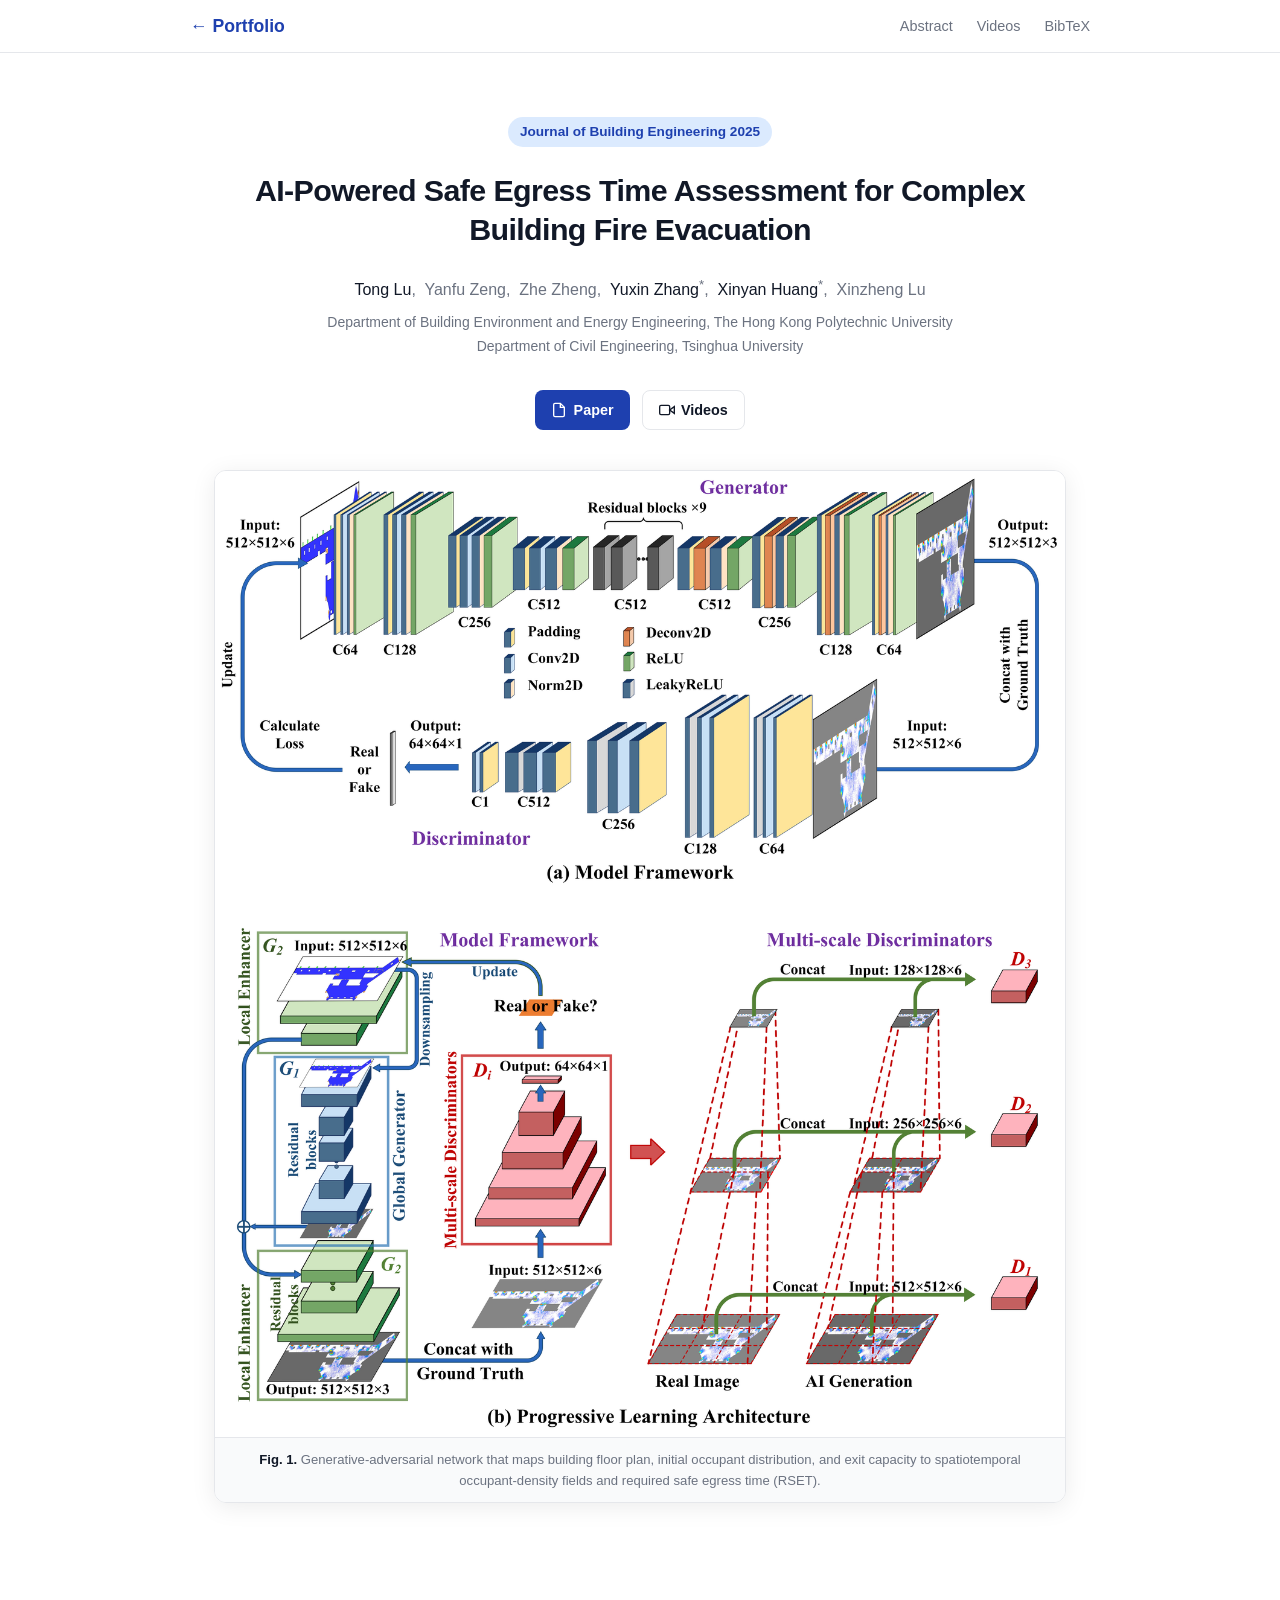
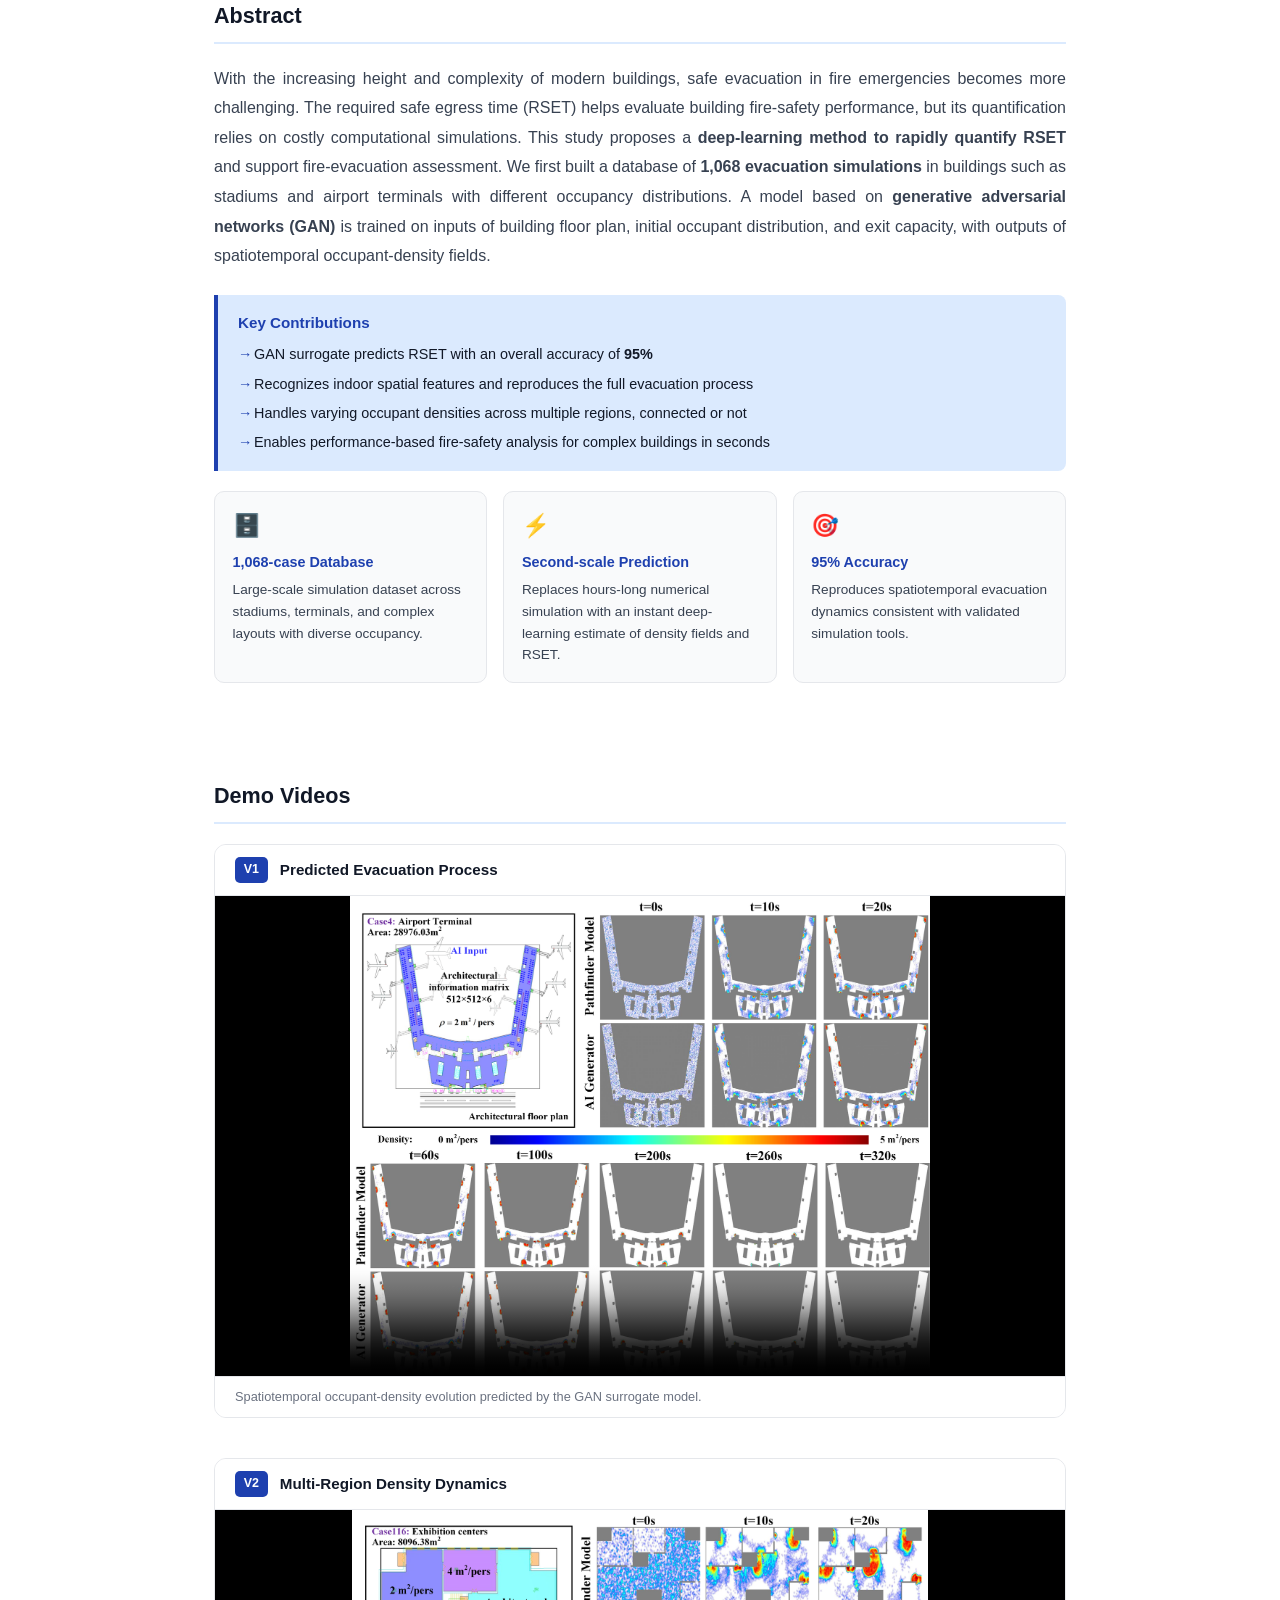
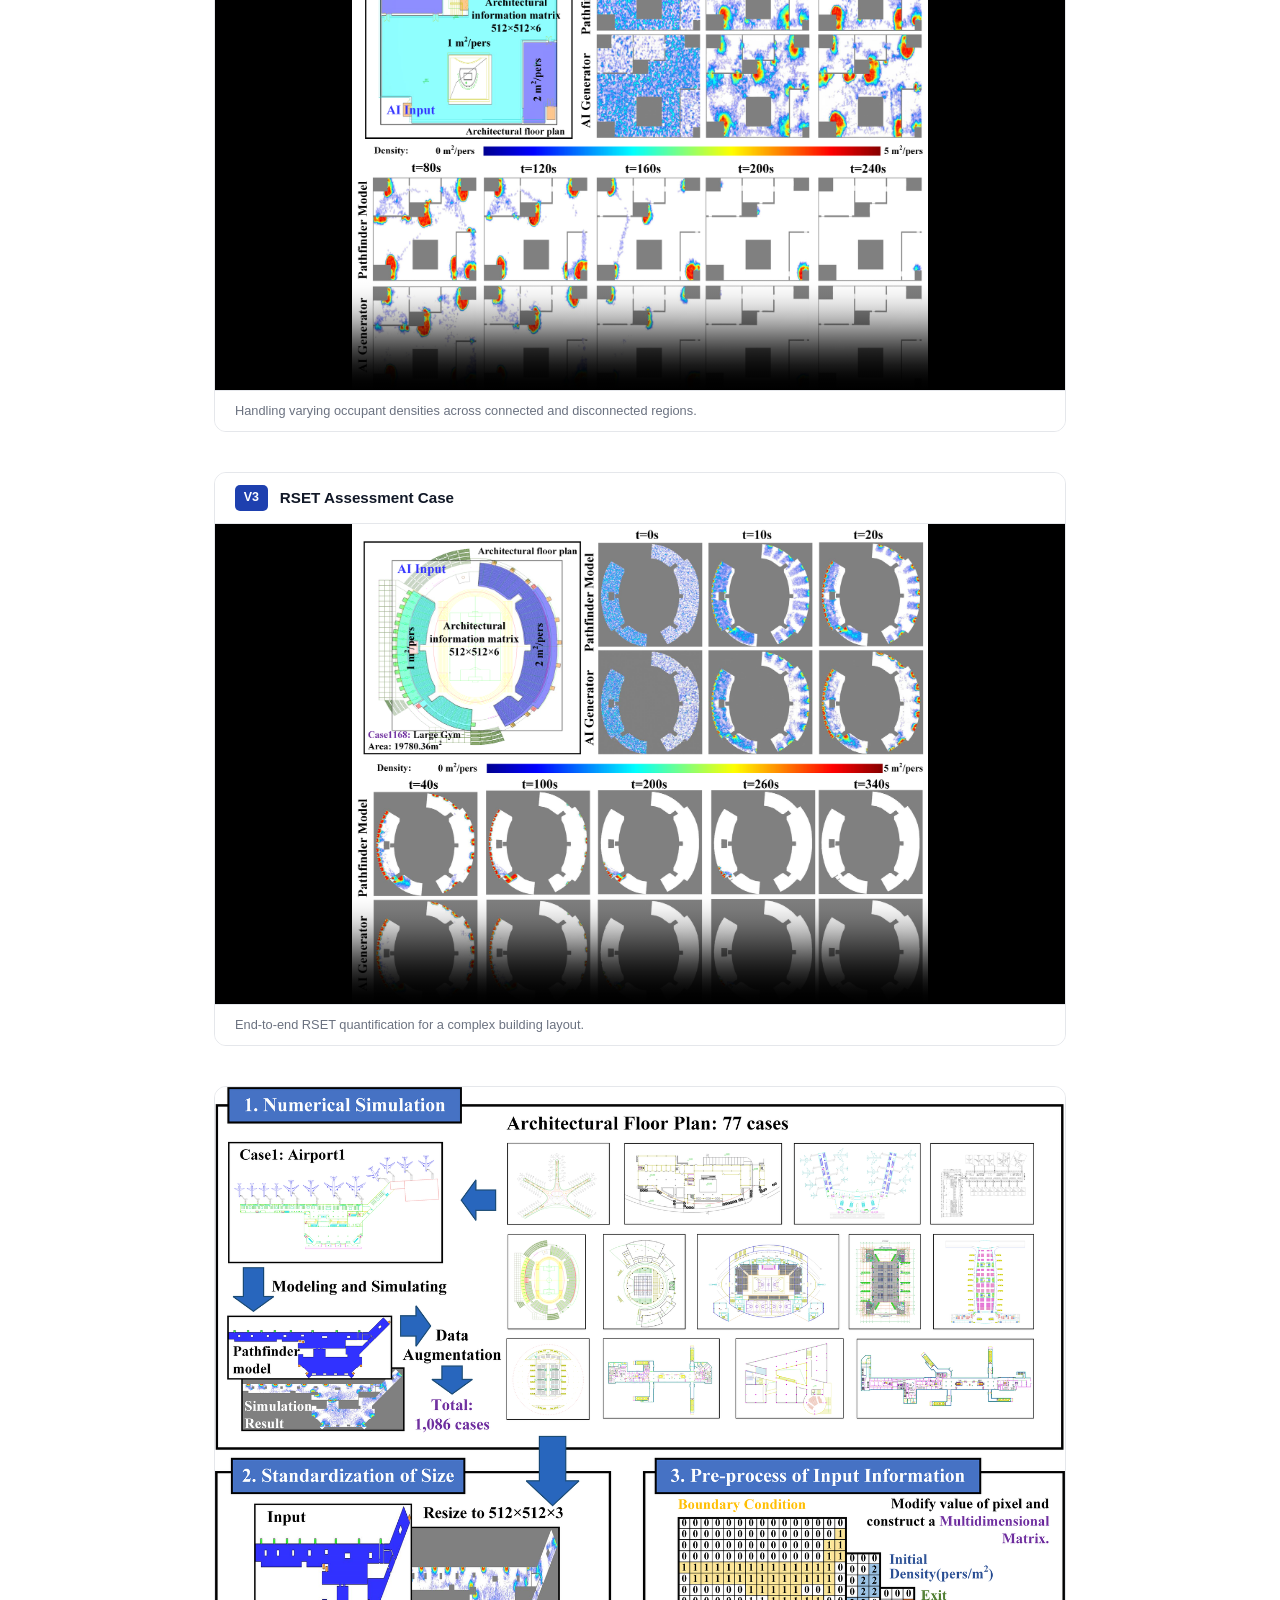
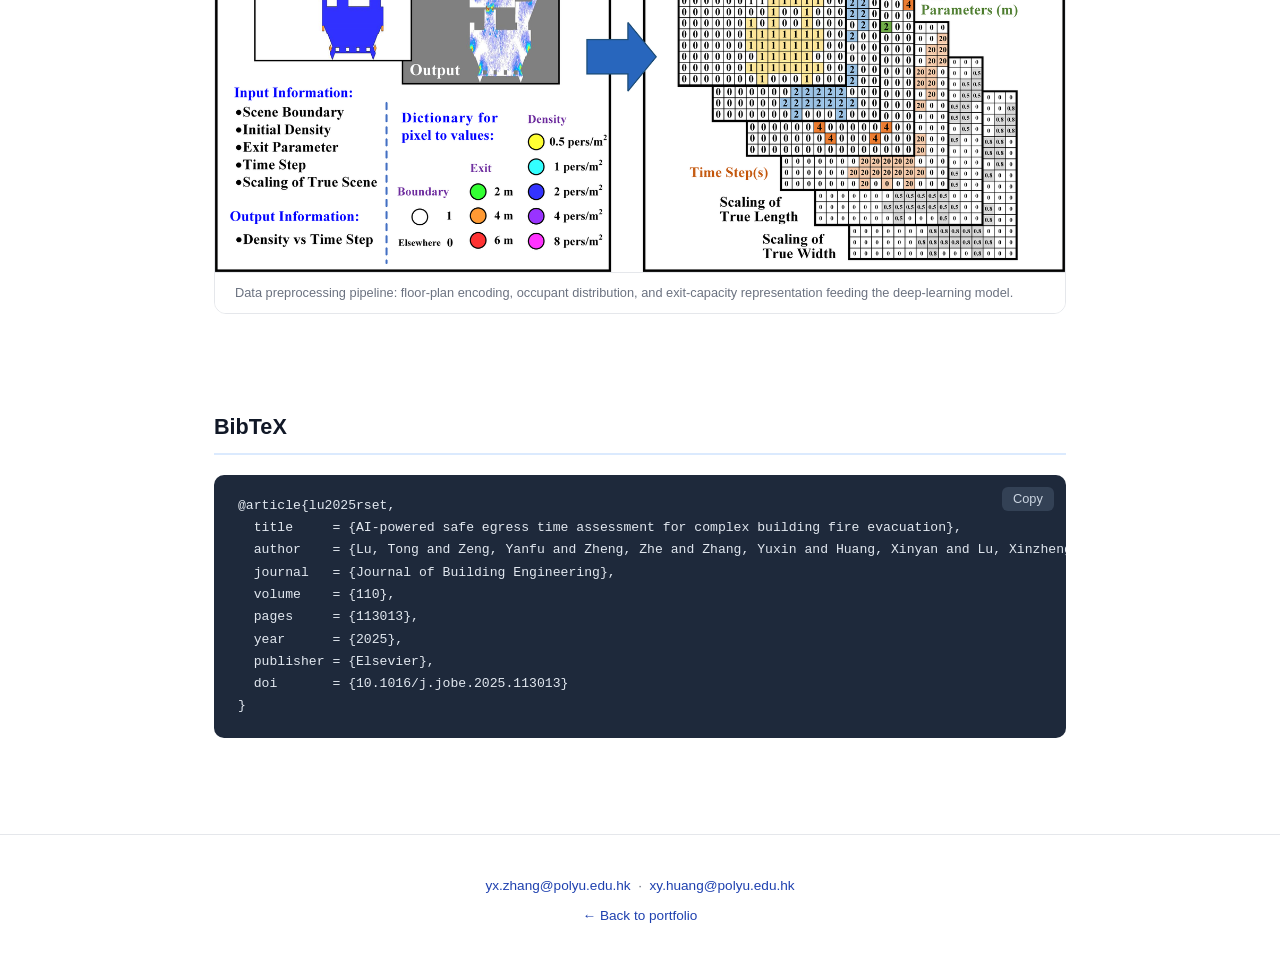
==== papers/p1-rset/index.html @ 26be0533 "Add evacuation-AI research portfolio: landing page + 4 paper demo pages - Portfolio landing with 6 w" ====
<!DOCTYPE html>
<html lang="en">
<head>
<meta charset="UTF-8">
<meta name="viewport" content="width=device-width, initial-scale=1.0">
<title>AI-Powered Safe Egress Time Assessment — Tong Lu</title>
<link rel="stylesheet" href="../../assets/style.css">
</head>
<body>
<nav>
  <div class="nav-inner">
    <a class="nav-brand" href="../../">&larr; Portfolio</a>
    <ul class="nav-links">
      <li><a href="#abstract">Abstract</a></li>
      <li><a href="#videos">Videos</a></li>
      <li><a href="#bibtex">BibTeX</a></li>
    </ul>
  </div>
</nav>

<div class="hero">
  <div class="venue-tag">Journal of Building Engineering 2025</div>
  <h1 class="paper-title">AI-Powered Safe Egress Time Assessment for Complex Building Fire Evacuation</h1>
  <p class="authors">
    <span class="author">Tong Lu</span>,&nbsp; Yanfu Zeng,&nbsp; Zhe Zheng,&nbsp;
    <span class="author">Yuxin Zhang</span><sup>*</sup>,&nbsp;
    <span class="author">Xinyan Huang</span><sup>*</sup>,&nbsp; Xinzheng Lu
  </p>
  <p class="affiliations">
    Department of Building Environment and Energy Engineering, The Hong Kong Polytechnic University<br>
    Department of Civil Engineering, Tsinghua University
  </p>
  <div class="badges">
    <a class="badge badge-primary" href="https://doi.org/10.1016/j.jobe.2025.113013" target="_blank" rel="noopener">
      <svg width="16" height="16" viewBox="0 0 24 24" fill="none" stroke="currentColor" stroke-width="2"><path d="M14 2H6a2 2 0 0 0-2 2v16a2 2 0 0 0 2 2h12a2 2 0 0 0 2-2V8z"/><polyline points="14 2 14 8 20 8"/></svg>
      Paper
    </a>
    <a class="badge badge-outline" href="#videos">
      <svg width="16" height="16" viewBox="0 0 24 24" fill="none" stroke="currentColor" stroke-width="2"><polygon points="23 7 16 12 23 17 23 7"/><rect x="1" y="5" width="15" height="14" rx="2" ry="2"/></svg>
      Videos
    </a>
  </div>
  <div class="teaser">
    <img src="teaser.png" alt="GAN-based RSET prediction network">
    <p class="teaser-caption"><strong>Fig. 1.</strong> Generative-adversarial network that maps building floor plan, initial occupant distribution, and exit capacity to spatiotemporal occupant-density fields and required safe egress time (RSET).</p>
  </div>
</div>

<section id="abstract">
  <h2 class="section-title">Abstract</h2>
  <p class="abstract">
    With the increasing height and complexity of modern buildings, safe evacuation in fire emergencies becomes more challenging. The required safe egress time (RSET) helps evaluate building fire-safety performance, but its quantification relies on costly computational simulations. This study proposes a <strong>deep-learning method to rapidly quantify RSET</strong> and support fire-evacuation assessment. We first built a database of <strong>1,068 evacuation simulations</strong> in buildings such as stadiums and airport terminals with different occupancy distributions. A model based on <strong>generative adversarial networks (GAN)</strong> is trained on inputs of building floor plan, initial occupant distribution, and exit capacity, with outputs of spatiotemporal occupant-density fields.
  </p>
  <div class="highlight-box">
    <h4>Key Contributions</h4>
    <ul>
      <li>GAN surrogate predicts RSET with an overall accuracy of <strong>95%</strong></li>
      <li>Recognizes indoor spatial features and reproduces the full evacuation process</li>
      <li>Handles varying occupant densities across multiple regions, connected or not</li>
      <li>Enables performance-based fire-safety analysis for complex buildings in seconds</li>
    </ul>
  </div>
  <div class="cards">
    <div class="card">
      <div class="card-icon">🗄️</div>
      <div class="card-title">1,068-case Database</div>
      <div class="card-body">Large-scale simulation dataset across stadiums, terminals, and complex layouts with diverse occupancy.</div>
    </div>
    <div class="card">
      <div class="card-icon">⚡</div>
      <div class="card-title">Second-scale Prediction</div>
      <div class="card-body">Replaces hours-long numerical simulation with an instant deep-learning estimate of density fields and RSET.</div>
    </div>
    <div class="card">
      <div class="card-icon">🎯</div>
      <div class="card-title">95% Accuracy</div>
      <div class="card-body">Reproduces spatiotemporal evacuation dynamics consistent with validated simulation tools.</div>
    </div>
  </div>
</section>

<section id="videos">
  <h2 class="section-title">Demo Videos</h2>
  <div class="videos-grid">
    <div class="video-card">
      <div class="video-label"><span class="video-badge">V1</span><span class="video-title-text">Predicted Evacuation Process</span></div>
      <video controls preload="metadata" poster="fig1.png"><source src="v1.mp4" type="video/mp4">Your browser does not support the video tag.</video>
      <p class="fig-note">Spatiotemporal occupant-density evolution predicted by the GAN surrogate model.</p>
    </div>
    <div class="video-card">
      <div class="video-label"><span class="video-badge">V2</span><span class="video-title-text">Multi-Region Density Dynamics</span></div>
      <video controls preload="metadata" poster="fig2.png"><source src="v2.mp4" type="video/mp4">Your browser does not support the video tag.</video>
      <p class="fig-note">Handling varying occupant densities across connected and disconnected regions.</p>
    </div>
    <div class="video-card">
      <div class="video-label"><span class="video-badge">V3</span><span class="video-title-text">RSET Assessment Case</span></div>
      <video controls preload="metadata" poster="fig3.png"><source src="v3.mp4" type="video/mp4">Your browser does not support the video tag.</video>
      <p class="fig-note">End-to-end RSET quantification for a complex building layout.</p>
    </div>
  </div>
  <div class="figure">
    <img src="fig-workflow.png" alt="Data preprocessing and training workflow">
    <p class="fig-note">Data preprocessing pipeline: floor-plan encoding, occupant distribution, and exit-capacity representation feeding the deep-learning model.</p>
  </div>
</section>

<section id="bibtex">
  <h2 class="section-title">BibTeX</h2>
  <div style="position:relative">
    <div class="bibtex-block" id="bib">@article{lu2025rset,
  title     = {AI-powered safe egress time assessment for complex building fire evacuation},
  author    = {Lu, Tong and Zeng, Yanfu and Zheng, Zhe and Zhang, Yuxin and Huang, Xinyan and Lu, Xinzheng},
  journal   = {Journal of Building Engineering},
  volume    = {110},
  pages     = {113013},
  year      = {2025},
  publisher = {Elsevier},
  doi       = {10.1016/j.jobe.2025.113013}
}</div>
    <button class="copy-btn" onclick="copyBib(this)">Copy</button>
  </div>
</section>

<footer>
  <p><a href="mailto:yx.zhang@polyu.edu.hk">yx.zhang@polyu.edu.hk</a> &nbsp;&middot;&nbsp; <a href="mailto:xy.huang@polyu.edu.hk">xy.huang@polyu.edu.hk</a></p>
  <p style="margin-top:.5rem"><a href="../../">&larr; Back to portfolio</a></p>
</footer>

<script>
function copyBib(btn){
  navigator.clipboard.writeText(document.getElementById('bib').innerText).then(()=>{
    btn.textContent='Copied!';btn.classList.add('copied');
    setTimeout(()=>{btn.textContent='Copy';btn.classList.remove('copied')},2000)
  })
}
</script>
</body>
</html>
---- assets/style.css ----
*,*::before,*::after{box-sizing:border-box;margin:0;padding:0}
:root{
  --blue:#1e40af;--blue-light:#dbeafe;
  --text:#111827;--muted:#6b7280;
  --border:#e5e7eb;--bg:#f9fafb;--max:900px
}
html{scroll-behavior:smooth}
body{
  font-family:-apple-system,BlinkMacSystemFont,'Segoe UI',Roboto,sans-serif;
  background:#fff;color:var(--text);line-height:1.6
}
nav{
  position:sticky;top:0;background:rgba(255,255,255,.95);
  backdrop-filter:blur(8px);border-bottom:1px solid var(--border);
  z-index:100;padding:.75rem 1.5rem
}
.nav-inner{max-width:var(--max);margin:0 auto;display:flex;justify-content:space-between;align-items:center}
.nav-brand{font-weight:700;font-size:1.1rem;color:var(--blue);text-decoration:none}
.nav-links{display:flex;gap:1.5rem;list-style:none}
.nav-links a{color:var(--muted);text-decoration:none;font-size:.9rem;transition:color .2s}
.nav-links a:hover{color:var(--blue)}
.hero{padding:4rem 1.5rem 3rem;text-align:center;max-width:var(--max);margin:0 auto}
.venue-tag{
  display:inline-block;background:var(--blue-light);color:var(--blue);
  font-size:.85rem;font-weight:600;padding:.25rem .75rem;
  border-radius:999px;margin-bottom:1.5rem
}
.paper-title{
  font-size:clamp(1.4rem,3.2vw,1.9rem);font-weight:800;line-height:1.3;
  margin-bottom:1.5rem;letter-spacing:-.02em;max-width:780px;margin-left:auto;margin-right:auto
}
.hero-lead{font-size:1.05rem;color:#374151;max-width:720px;margin:0 auto 2rem;line-height:1.8}
.teaser{margin-top:2.5rem;border-radius:12px;overflow:hidden;border:1px solid var(--border);box-shadow:0 4px 24px rgba(0,0,0,.08)}
.teaser img{width:100%;display:block}
.teaser-caption{font-size:.82rem;color:var(--muted);padding:.7rem 1.25rem;background:var(--bg);border-top:1px solid var(--border);text-align:center;line-height:1.6}
.teaser-caption strong{color:var(--text)}
.cards{display:grid;grid-template-columns:repeat(auto-fit,minmax(220px,1fr));gap:1rem;margin-top:1.25rem}
.card{background:var(--bg);border:1px solid var(--border);border-radius:10px;padding:1rem 1.1rem}
.card-icon{font-size:1.4rem;margin-bottom:.5rem}
.card-title{font-size:.9rem;font-weight:700;margin-bottom:.3rem;color:var(--blue)}
.card-body{font-size:.85rem;color:#374151;line-height:1.6}
.authors{font-size:1rem;color:var(--muted);margin-bottom:.5rem}
.authors .author{color:var(--text);font-weight:500}
.affiliations{font-size:.875rem;color:var(--muted);margin-bottom:2rem;line-height:1.7}
.badges{display:flex;justify-content:center;gap:.75rem;flex-wrap:wrap}
.badge{
  display:inline-flex;align-items:center;gap:.4rem;
  padding:.45rem 1rem;border-radius:8px;
  font-size:.9rem;font-weight:600;text-decoration:none;
  transition:opacity .2s,transform .15s
}
.badge:hover{opacity:.85;transform:translateY(-1px)}
.badge-primary{background:var(--blue);color:#fff}
.badge-outline{background:#fff;color:var(--text);border:1.5px solid var(--border)}
section{padding:3rem 1.5rem;max-width:var(--max);margin:0 auto}
.section-title{font-size:1.35rem;font-weight:700;margin-bottom:1.25rem;padding-bottom:.5rem;border-bottom:2px solid var(--blue-light)}
.abstract{font-size:1rem;color:#374151;line-height:1.85;text-align:justify}
.highlight-box{
  background:var(--blue-light);border-left:4px solid var(--blue);
  border-radius:0 8px 8px 0;padding:1rem 1.25rem;margin-top:1.5rem
}
.highlight-box h4{font-size:.95rem;font-weight:700;color:var(--blue);margin-bottom:.5rem}
.highlight-box ul{list-style:none;display:flex;flex-direction:column;gap:.4rem}
.highlight-box li{font-size:.9rem;padding-left:1rem;position:relative}
.highlight-box li::before{content:"\2192";position:absolute;left:0;color:var(--blue);font-weight:700}
.videos-grid{display:grid;gap:2.5rem}
.video-card{background:var(--bg);border:1px solid var(--border);border-radius:12px;overflow:hidden}
.video-label{
  padding:.75rem 1.25rem;background:#fff;
  border-bottom:1px solid var(--border);display:flex;align-items:center;gap:.75rem
}
.video-badge{
  background:var(--blue);color:#fff;font-size:.78rem;
  font-weight:700;padding:.2rem .55rem;border-radius:5px
}
.video-title-text{font-size:.95rem;font-weight:600}
video{width:100%;display:block;background:#000;max-height:480px}
.fig-note{font-size:.8rem;color:var(--muted);padding:.6rem 1.25rem;background:#fff;border-top:1px solid var(--border)}
.figure{margin-top:2.5rem;border:1px solid var(--border);border-radius:12px;overflow:hidden}
.figure img{width:100%;display:block}
.bibtex-block{
  background:#1e293b;color:#e2e8f0;border-radius:10px;
  font-family:'Courier New',monospace;font-size:.82rem;
  line-height:1.7;padding:1.25rem 1.5rem;overflow-x:auto;position:relative;white-space:pre
}
.copy-btn{
  position:absolute;top:.75rem;right:.75rem;
  background:#334155;color:#cbd5e1;border:none;
  border-radius:6px;padding:.3rem .7rem;font-size:.8rem;
  cursor:pointer;transition:background .2s
}
.copy-btn:hover{background:#475569}
.copy-btn.copied{background:#166534;color:#bbf7d0}
footer{
  text-align:center;padding:2.5rem 1rem;
  font-size:.85rem;color:var(--muted);
  border-top:1px solid var(--border);margin-top:3rem
}
footer a{color:var(--blue);text-decoration:none}
@media(max-width:600px){
  .paper-title{font-size:1.5rem}
  .badges{gap:.5rem}
  .badge{padding:.35rem .75rem;font-size:.85rem}
}
/* ---- portfolio landing grid ---- */
.paper-grid{display:grid;grid-template-columns:repeat(auto-fill,minmax(280px,1fr));gap:1.5rem}
.paper-card{
  display:flex;flex-direction:column;background:#fff;border:1px solid var(--border);
  border-radius:12px;padding:1.5rem;text-decoration:none;color:inherit;
  transition:transform .15s,box-shadow .2s,border-color .2s
}
.paper-card:hover{transform:translateY(-3px);box-shadow:0 8px 28px rgba(30,64,175,.12);border-color:var(--blue)}
.pc-top{display:flex;align-items:center;gap:.6rem;margin-bottom:.9rem}
.pc-num{
  background:var(--blue);color:#fff;font-weight:700;font-size:.8rem;
  width:1.9rem;height:1.9rem;border-radius:7px;display:flex;align-items:center;justify-content:center;flex-shrink:0
}
.pc-venue{font-size:.78rem;font-weight:600;color:var(--blue);background:var(--blue-light);padding:.2rem .6rem;border-radius:999px}
.pc-title{font-size:1.02rem;font-weight:700;line-height:1.4;margin-bottom:.6rem}
.pc-desc{font-size:.88rem;color:#374151;line-height:1.6;flex:1}
.pc-cta{margin-top:1rem;font-size:.85rem;font-weight:600;color:var(--blue)}
.pc-review{border-style:dashed}
.pc-review:hover{transform:none;box-shadow:none;border-color:var(--muted)}
.pc-tag-ext{font-size:.72rem;color:var(--muted);font-weight:500}
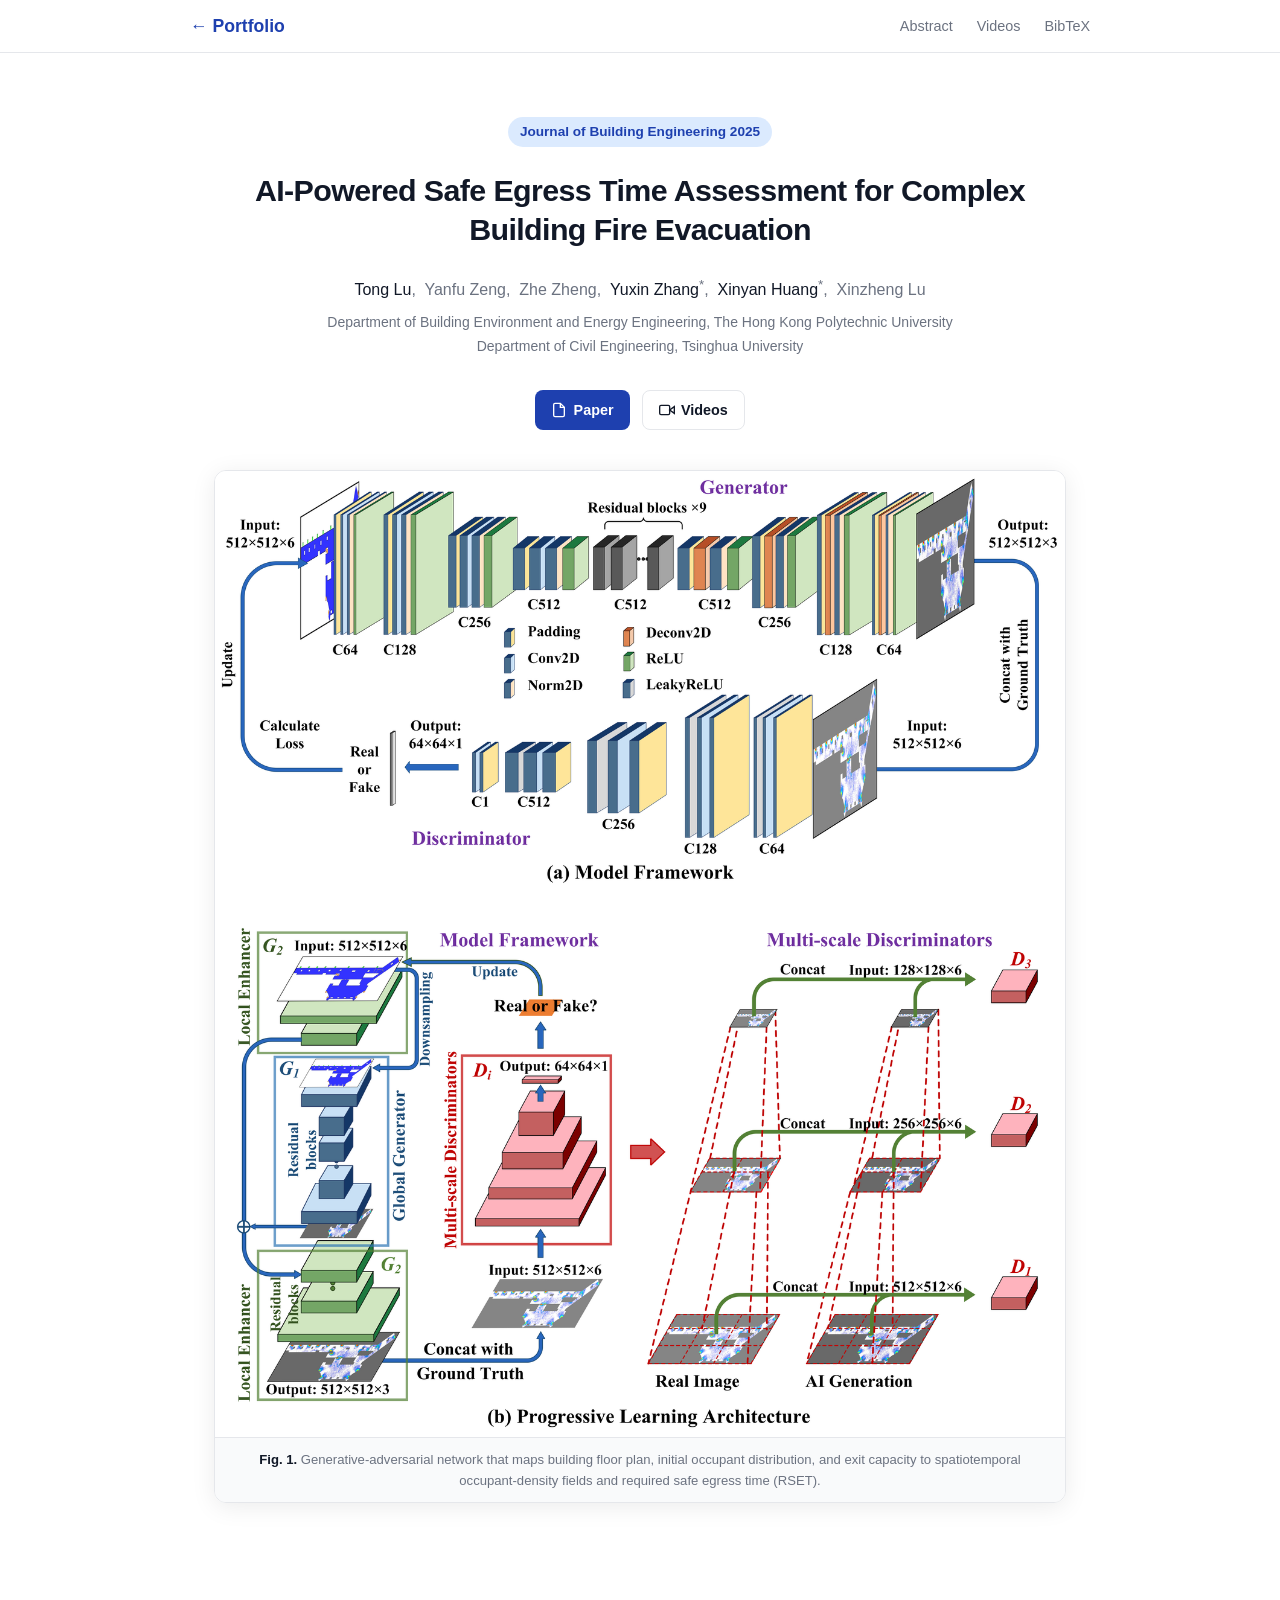
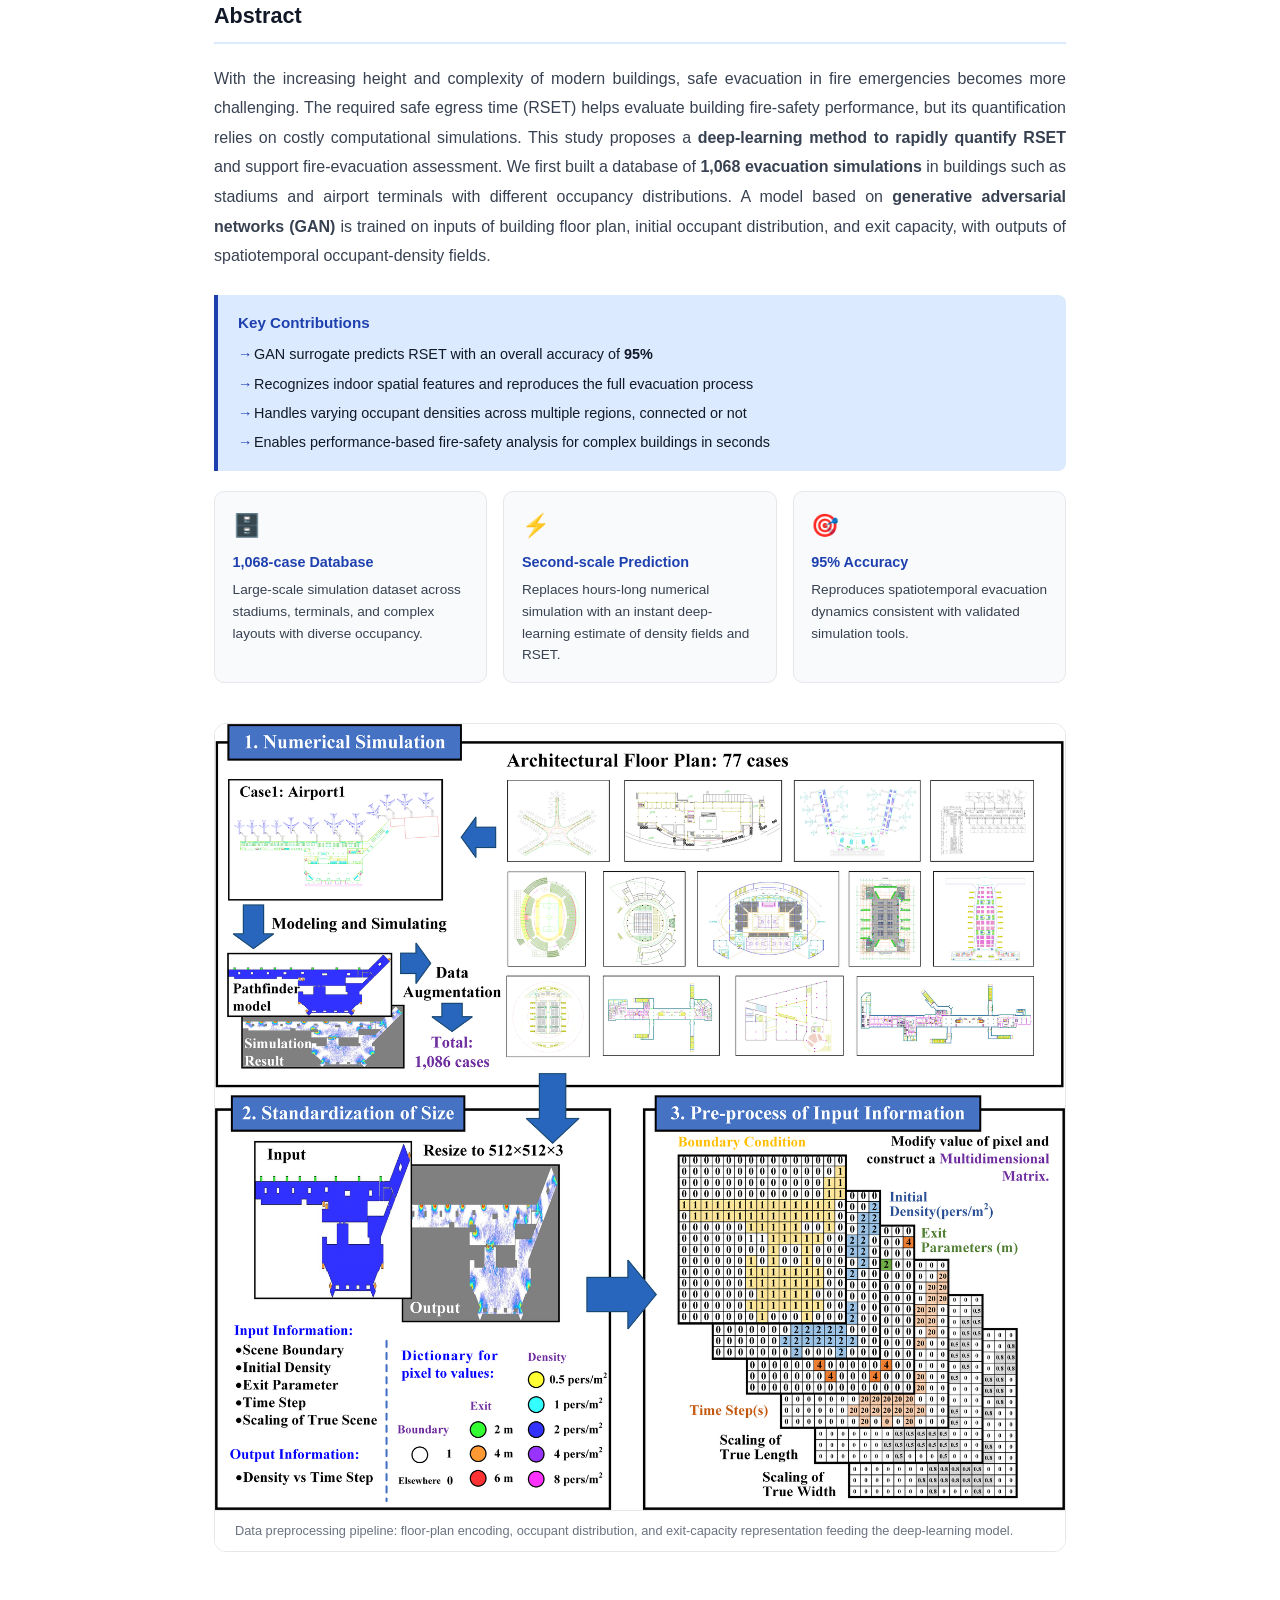
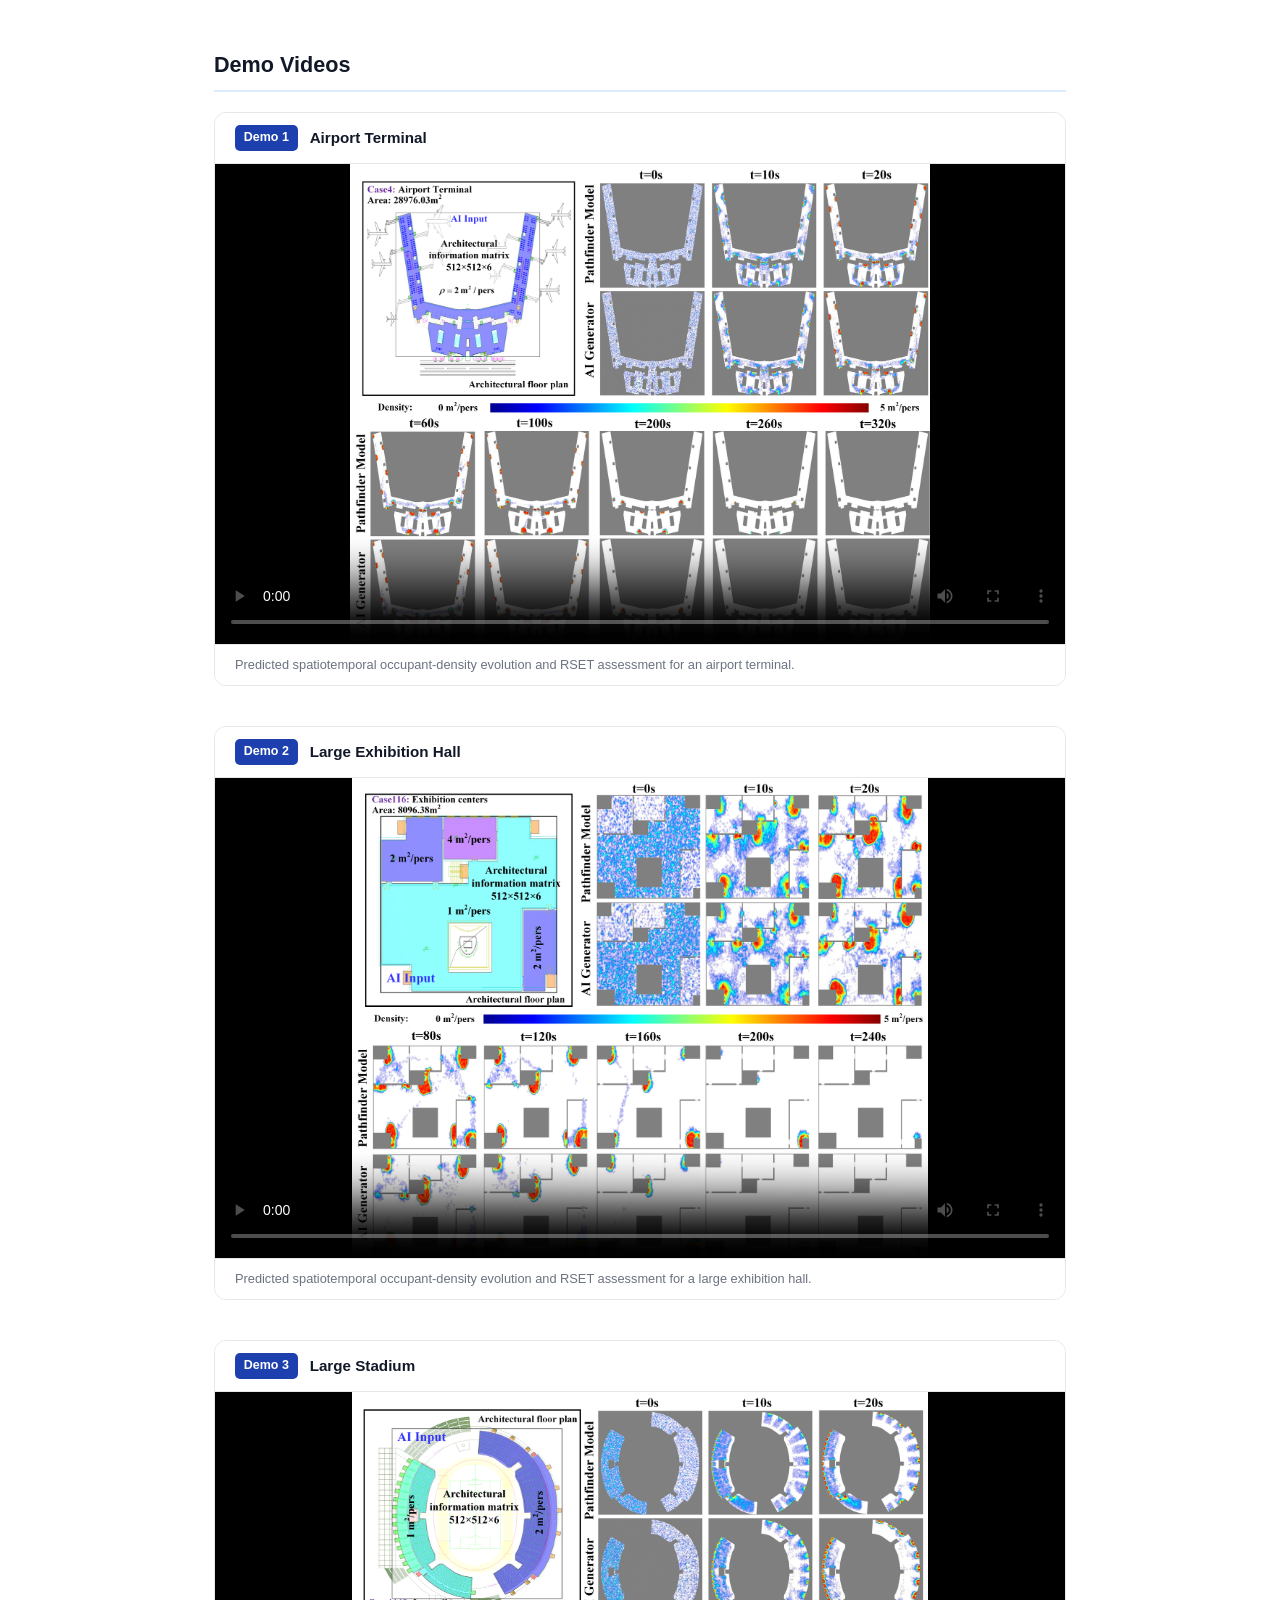
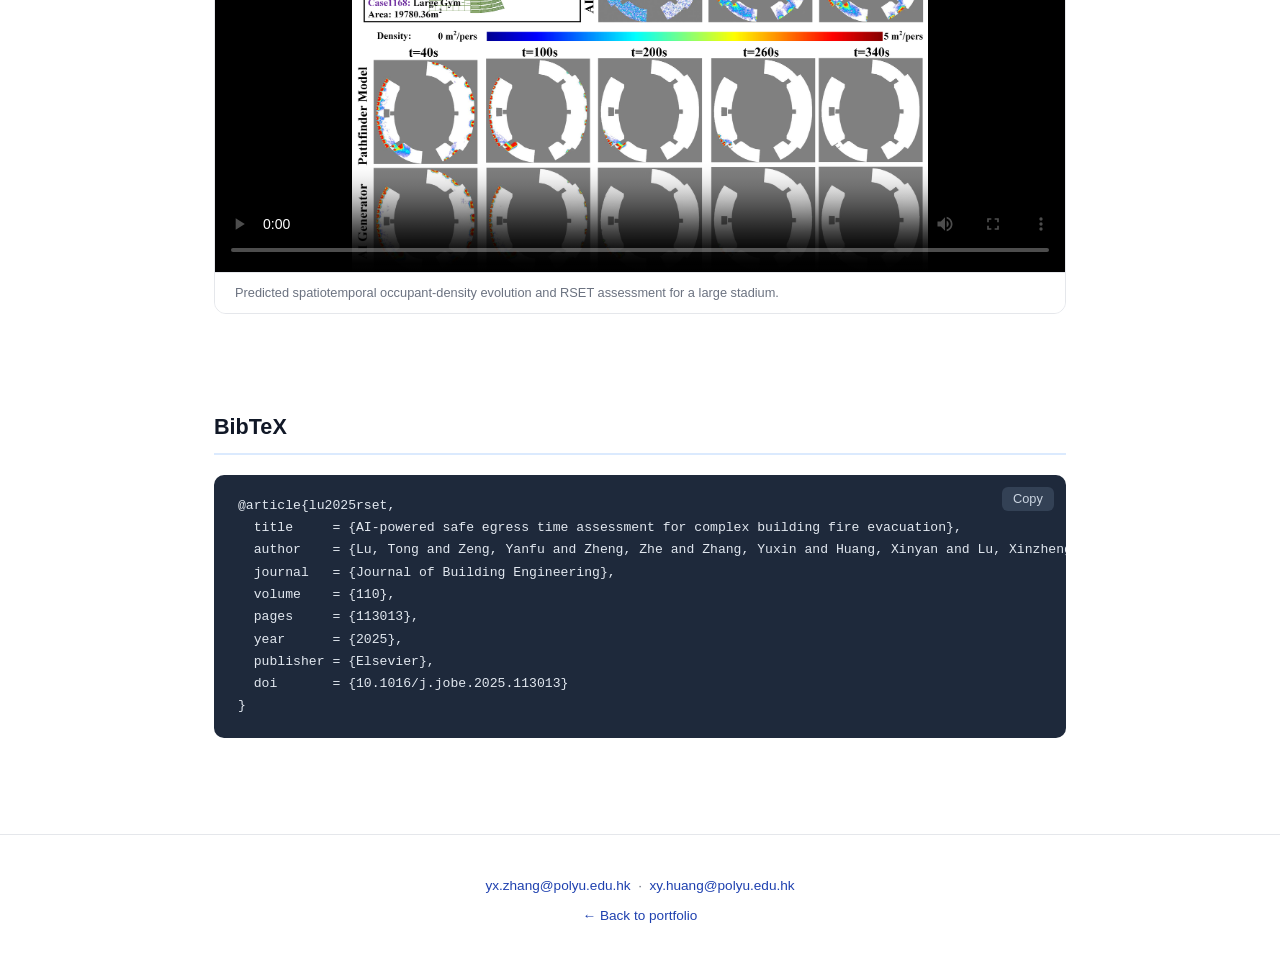
==== commit b8a5b9a8: "P1: use figs 1/2/3 as video posters, real scene captions (airport/exhibition/stadium), move preproce" ====
--- a/papers/p1-rset/index.html
+++ b/papers/p1-rset/index.html
@@ -77,30 +77,30 @@
       <div class="card-body">Reproduces spatiotemporal evacuation dynamics consistent with validated simulation tools.</div>
     </div>
   </div>
+  <div class="figure">
+    <img src="fig-workflow.png" alt="Data preprocessing and training workflow">
+    <p class="fig-note">Data preprocessing pipeline: floor-plan encoding, occupant distribution, and exit-capacity representation feeding the deep-learning model.</p>
+  </div>
 </section>
 
 <section id="videos">
   <h2 class="section-title">Demo Videos</h2>
   <div class="videos-grid">
     <div class="video-card">
-      <div class="video-label"><span class="video-badge">V1</span><span class="video-title-text">Predicted Evacuation Process</span></div>
+      <div class="video-label"><span class="video-badge">Demo 1</span><span class="video-title-text">Airport Terminal</span></div>
       <video controls preload="metadata" poster="fig1.png"><source src="v1.mp4" type="video/mp4">Your browser does not support the video tag.</video>
-      <p class="fig-note">Spatiotemporal occupant-density evolution predicted by the GAN surrogate model.</p>
+      <p class="fig-note">Predicted spatiotemporal occupant-density evolution and RSET assessment for an airport terminal.</p>
     </div>
     <div class="video-card">
-      <div class="video-label"><span class="video-badge">V2</span><span class="video-title-text">Multi-Region Density Dynamics</span></div>
+      <div class="video-label"><span class="video-badge">Demo 2</span><span class="video-title-text">Large Exhibition Hall</span></div>
       <video controls preload="metadata" poster="fig2.png"><source src="v2.mp4" type="video/mp4">Your browser does not support the video tag.</video>
-      <p class="fig-note">Handling varying occupant densities across connected and disconnected regions.</p>
+      <p class="fig-note">Predicted spatiotemporal occupant-density evolution and RSET assessment for a large exhibition hall.</p>
     </div>
     <div class="video-card">
-      <div class="video-label"><span class="video-badge">V3</span><span class="video-title-text">RSET Assessment Case</span></div>
+      <div class="video-label"><span class="video-badge">Demo 3</span><span class="video-title-text">Large Stadium</span></div>
       <video controls preload="metadata" poster="fig3.png"><source src="v3.mp4" type="video/mp4">Your browser does not support the video tag.</video>
-      <p class="fig-note">End-to-end RSET quantification for a complex building layout.</p>
+      <p class="fig-note">Predicted spatiotemporal occupant-density evolution and RSET assessment for a large stadium.</p>
     </div>
-  </div>
-  <div class="figure">
-    <img src="fig-workflow.png" alt="Data preprocessing and training workflow">
-    <p class="fig-note">Data preprocessing pipeline: floor-plan encoding, occupant distribution, and exit-capacity representation feeding the deep-learning model.</p>
   </div>
 </section>
 
